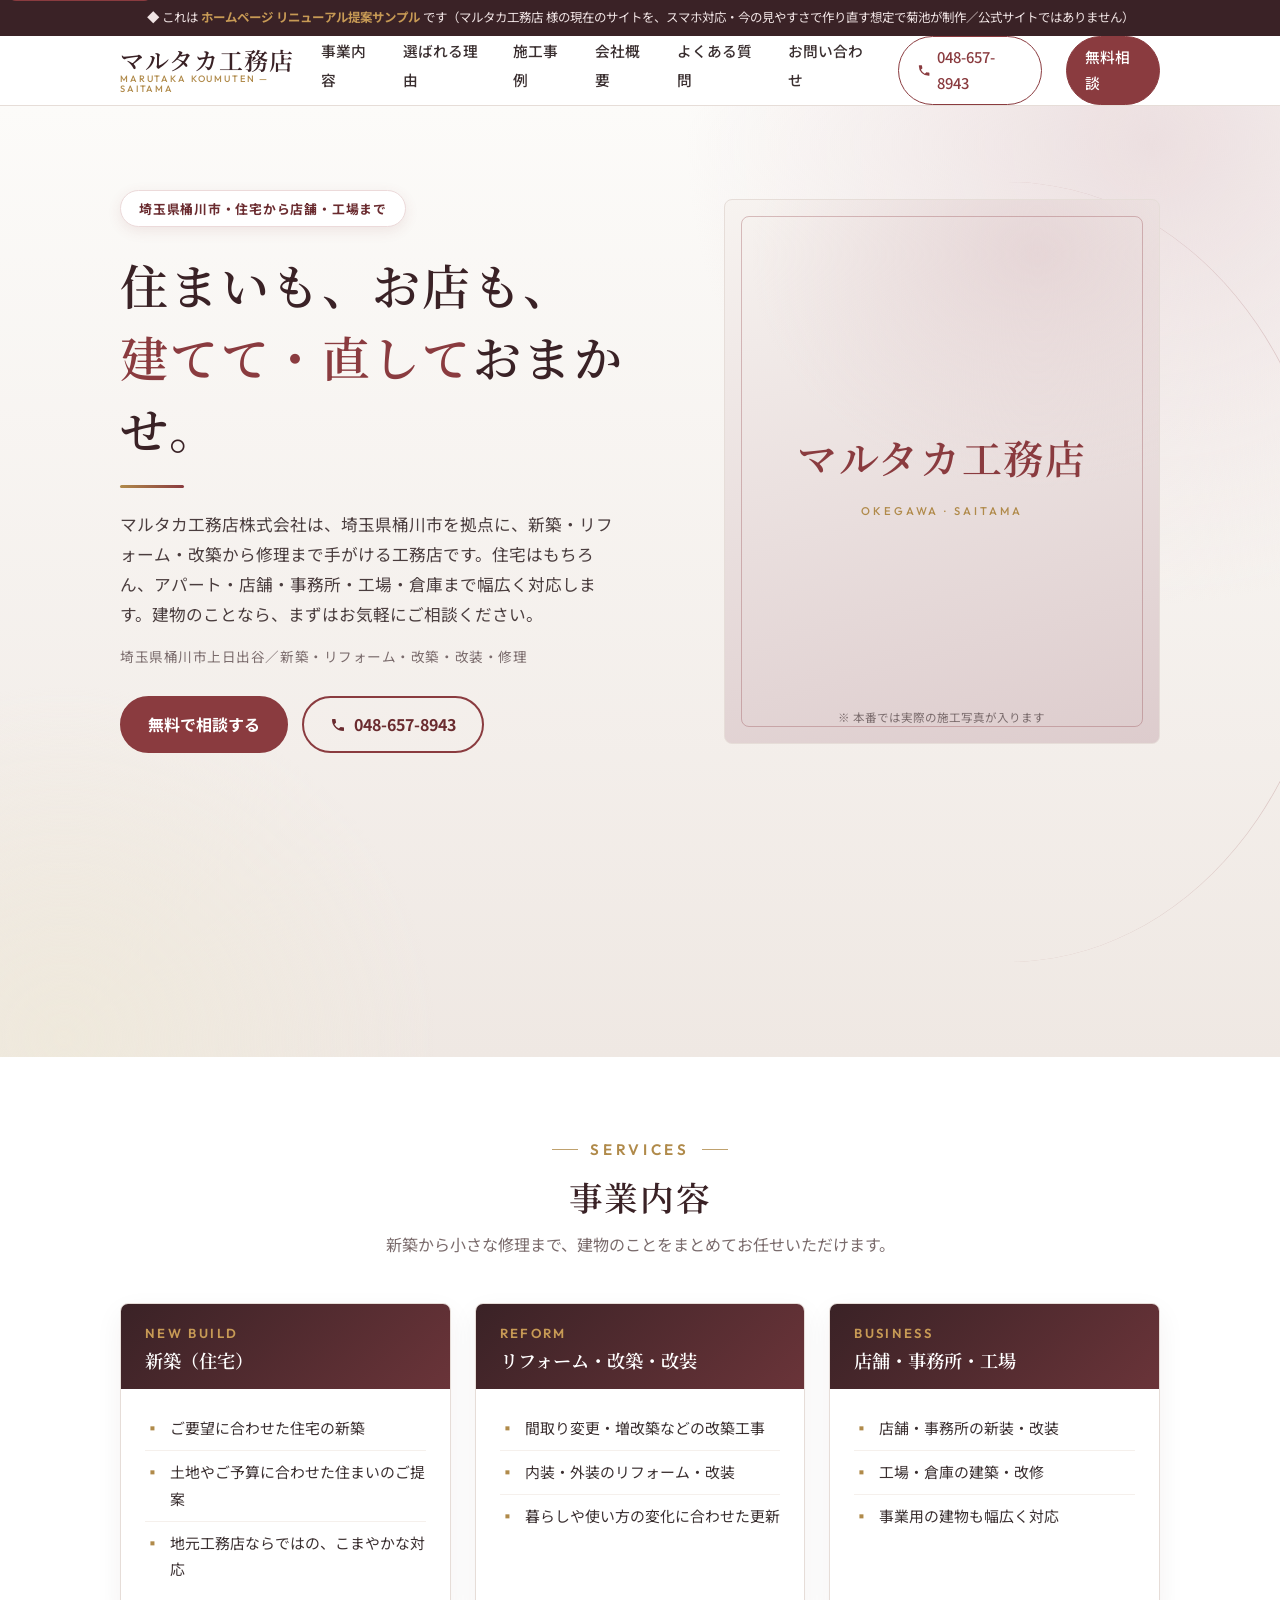
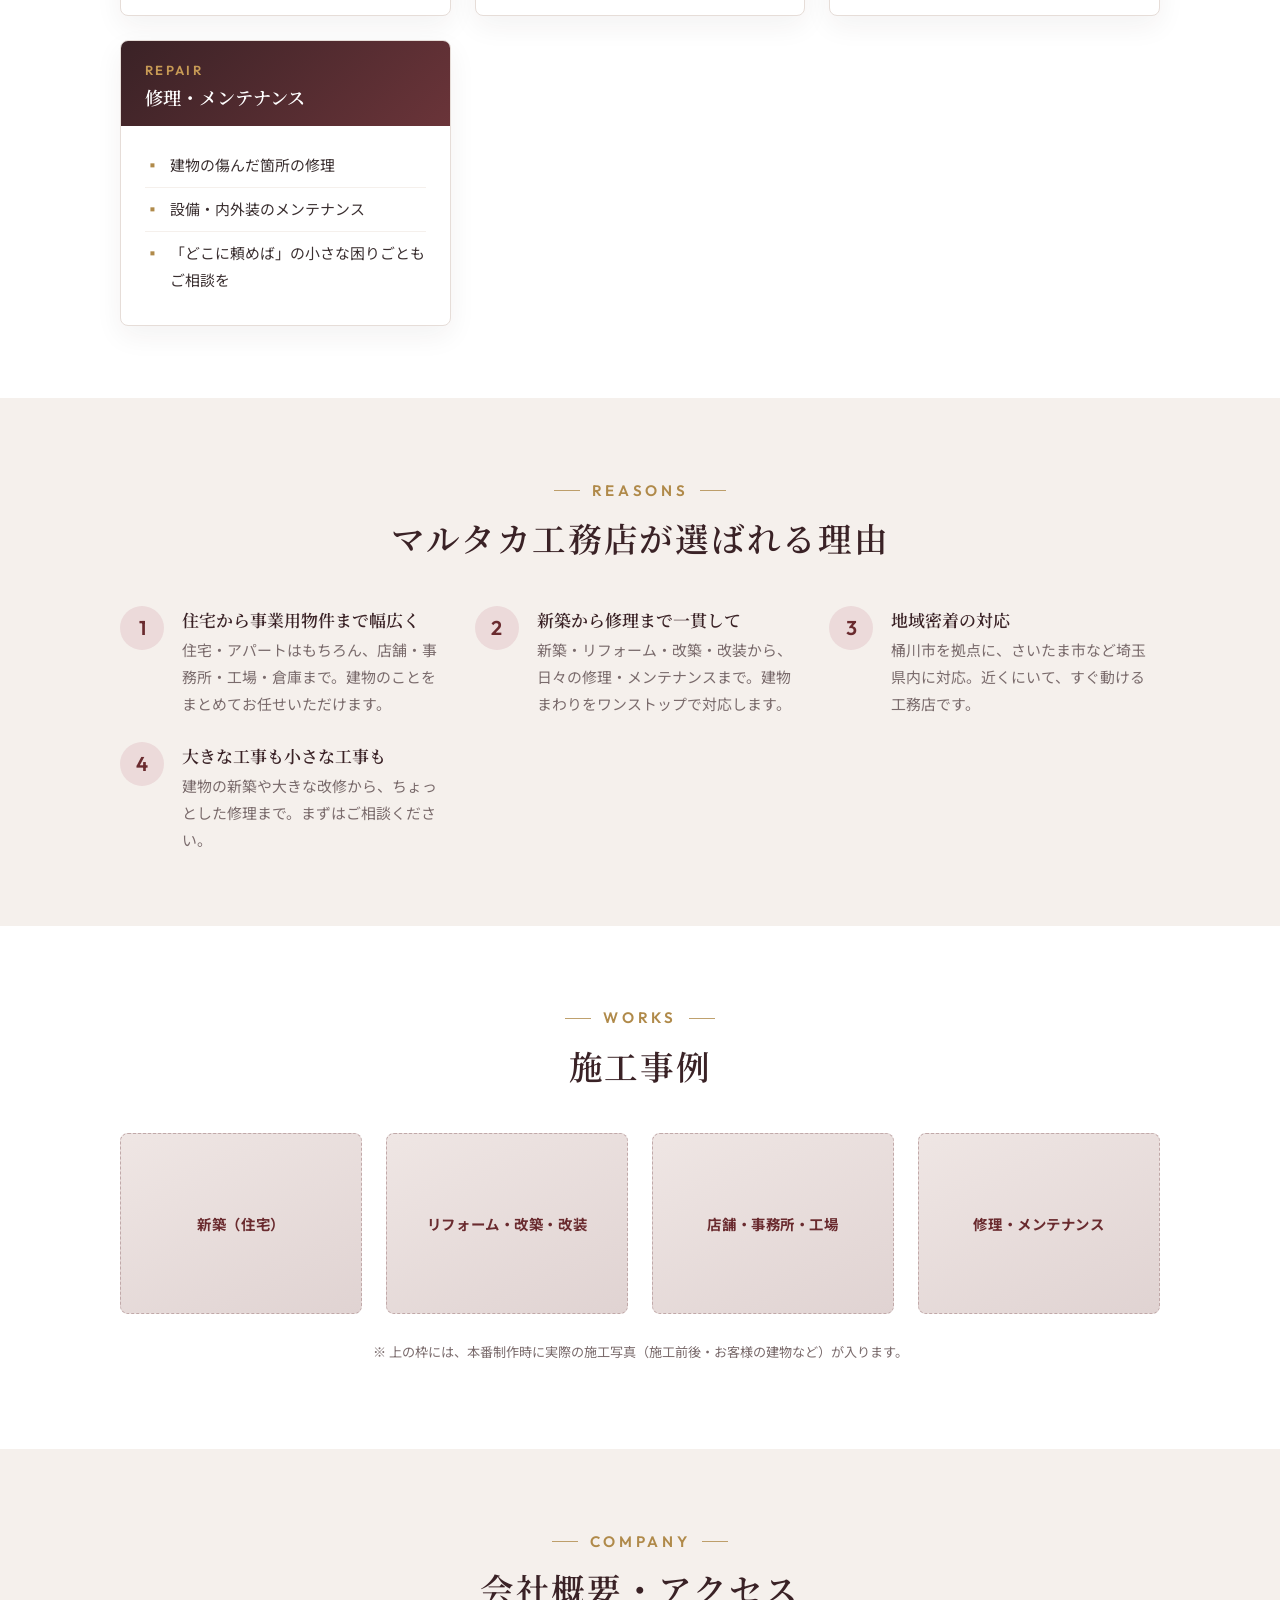
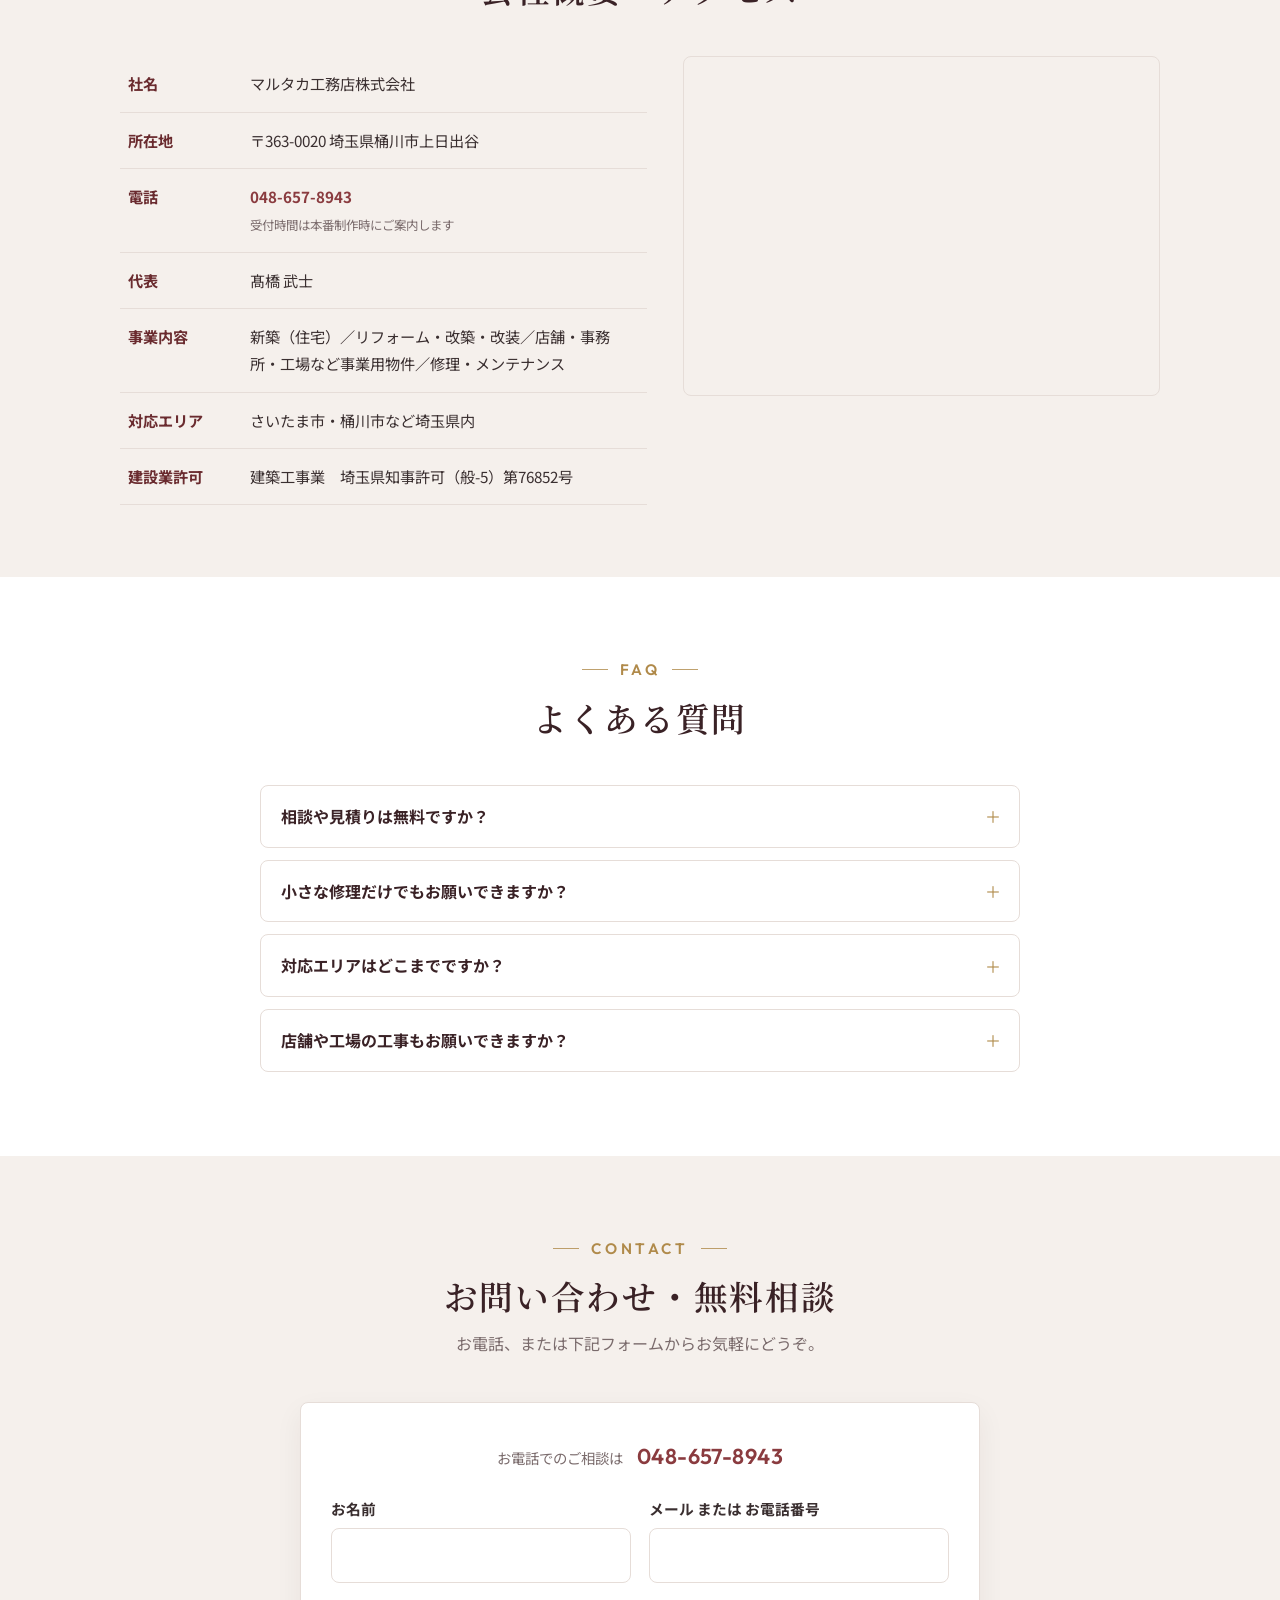
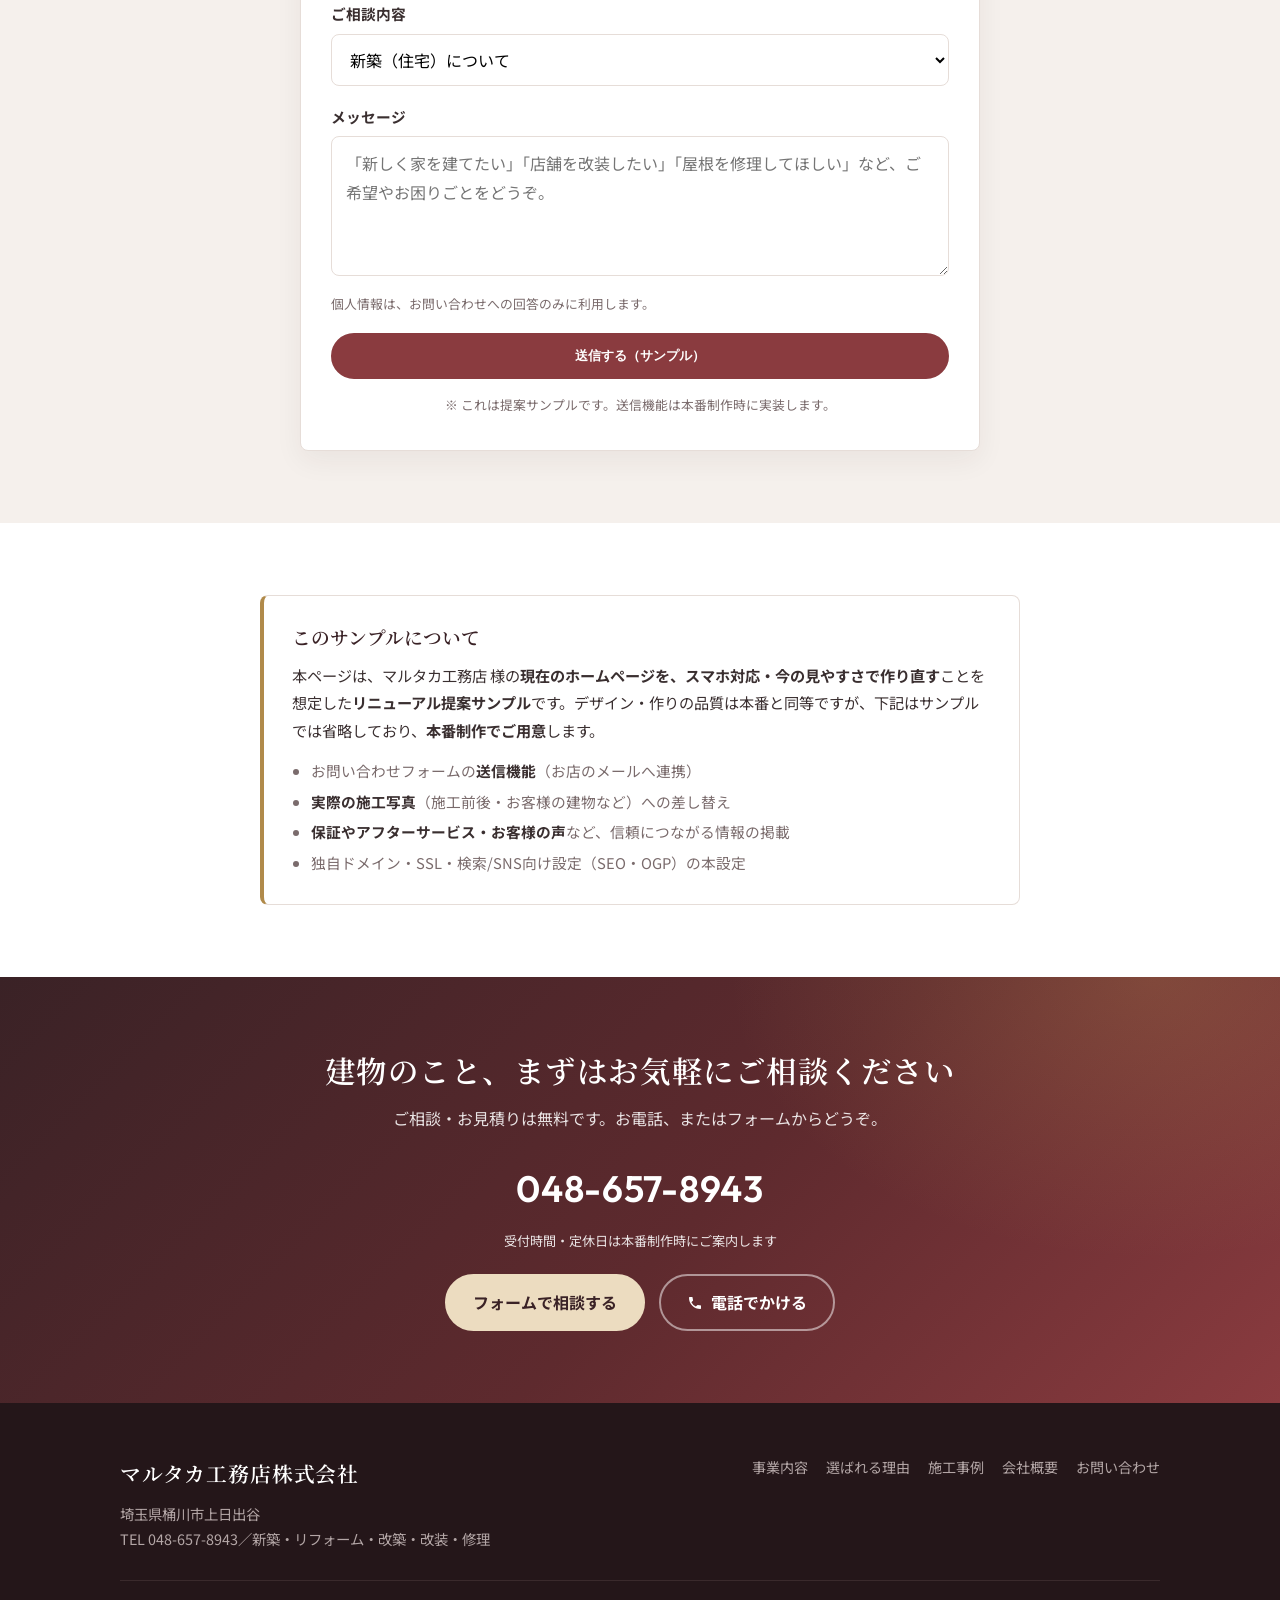
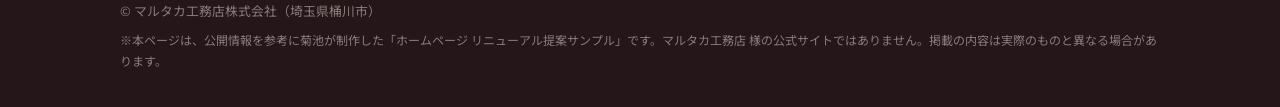
==== index.html @ fed64150 "marutaka koumuten renewal proposal sample LP Co-Authored-By: Claude Opus 4.8 <noreply@anthropic.com>" ====
<!DOCTYPE html>
<html lang="ja">
<head>
<meta charset="UTF-8">
<meta name="viewport" content="width=device-width, initial-scale=1.0">
<title>マルタカ工務店株式会社｜埼玉県桶川市の新築・リフォーム・改築 - ホームページ提案サンプル</title>
<meta name="description" content="埼玉県桶川市のマルタカ工務店。住宅の新築・リフォーム・改築から、店舗・事務所・工場まで幅広く対応。※これは現在のサイトのリニューアル提案サンプルです。">
<meta name="robots" content="noindex">
<meta property="og:type" content="website">
<meta property="og:title" content="マルタカ工務店株式会社｜埼玉県桶川市の新築・リフォーム・改築">
<meta property="og:description" content="埼玉県桶川市。住宅から店舗・事務所・工場まで、新築・リフォーム・改築・修理に対応。※ホームページ リニューアル提案サンプル">
<meta property="og:url" content="https://nkikuchisg-commits.github.io/marutaka-koumuten-lp/">
<meta property="og:image" content="https://nkikuchisg-commits.github.io/marutaka-koumuten-lp/og-image.png">
<meta property="og:image:width" content="1200">
<meta property="og:image:height" content="630">
<meta name="twitter:card" content="summary_large_image">
<meta name="twitter:image" content="https://nkikuchisg-commits.github.io/marutaka-koumuten-lp/og-image.png">

<!-- Google Analytics 4 ▼ 公開前に測定IDを差し替え（営業サンプルLPのアクセス＝相手がLPを開いたかの計測用） -->
<script async src="https://www.googletagmanager.com/gtag/js?id=G-XXXXXXXXXX"></script>
<script>
  window.dataLayer = window.dataLayer || [];
  function gtag(){dataLayer.push(arguments);}
  gtag('js', new Date());
  gtag('config', 'G-XXXXXXXXXX');
</script>
<!-- Google Analytics 4 ▲ -->

<link rel="preconnect" href="https://fonts.googleapis.com">
<link rel="preconnect" href="https://fonts.gstatic.com" crossorigin>
<link href="https://fonts.googleapis.com/css2?family=Noto+Serif+JP:wght@500;600;700&family=Outfit:wght@500;600&family=Noto+Sans+JP:wght@400;500;700&display=swap" rel="stylesheet">
<link rel="stylesheet" href="base.css">
<link rel="stylesheet" href="theme.css">
</head>
<body>

<svg width="0" height="0" style="position:absolute" aria-hidden="true">
  <symbol id="phone" viewBox="0 0 24 24"><path d="M6.6 10.8a15.9 15.9 0 0 0 6.6 6.6l2.2-2.2a1 1 0 0 1 1-.24 11.4 11.4 0 0 0 3.6.58 1 1 0 0 1 1 1V20a1 1 0 0 1-1 1A17 17 0 0 1 3 4a1 1 0 0 1 1-1h3.5a1 1 0 0 1 1 1 11.4 11.4 0 0 0 .58 3.6 1 1 0 0 1-.24 1l-2.24 2.2z"/></symbol>
</svg>

<a class="skip-link" href="#main">本文へスキップ</a>

<div class="sample-note">
  ◆ これは <b>ホームページ リニューアル提案サンプル</b> です（マルタカ工務店 様の現在のサイトを、スマホ対応・今の見やすさで作り直す想定で菊池が制作／公式サイトではありません）
</div>

<header class="site-header">
  <div class="container header-inner">
    <div class="brand">
      <span class="name">マルタカ工務店</span>
      <span class="sub">MARUTAKA KOUMUTEN — Saitama</span>
    </div>
    <nav id="site-nav" class="nav" aria-label="メインメニュー">
      <ul>
        <li><a href="#services">事業内容</a></li>
        <li><a href="#reasons">選ばれる理由</a></li>
        <li><a href="#works">施工事例</a></li>
        <li><a href="#company">会社概要</a></li>
        <li><a href="#faq">よくある質問</a></li>
        <li><a href="#contact">お問い合わせ</a></li>
        <li><a class="nav-cta nav-cta--sub" href="tel:0486578943"><svg aria-hidden="true"><use href="#phone"/></svg>048-657-8943</a></li>
        <li><a class="nav-cta" href="#contact">無料相談</a></li>
      </ul>
    </nav>
    <button class="menu-toggle" aria-controls="site-nav" aria-expanded="false" aria-label="メニューを開く">
      <span></span><span></span><span></span>
    </button>
  </div>
</header>

<main id="main">

  <!-- HERO -->
  <section class="hero">
    <div class="hero-wave" aria-hidden="true"></div>
    <div class="container">
      <div class="hero-grid">
        <div>
          <span class="hero-badge">埼玉県桶川市・住宅から店舗・工場まで</span>
          <h1>住まいも、お店も、<br><span class="accent">建てて・直して</span>おまかせ。</h1>
          <div class="rule"></div>
          <p class="lead">マルタカ工務店株式会社は、埼玉県桶川市を拠点に、新築・リフォーム・改築から修理まで手がける工務店です。住宅はもちろん、アパート・店舗・事務所・工場・倉庫まで幅広く対応します。建物のことなら、まずはお気軽にご相談ください。</p>
          <p class="meta">埼玉県桶川市上日出谷／新築・リフォーム・改築・改装・修理</p>
          <div class="hero-cta">
            <a class="btn" href="#contact">無料で相談する</a>
            <a class="btn btn--outline" href="tel:0486578943"><svg aria-hidden="true"><use href="#phone"/></svg>048-657-8943</a>
          </div>
        </div>
        <div class="hero-art reveal" role="img" aria-label="マルタカ工務店 イメージ（本番では実際の施工写真が入ります）">
          <div class="mark"><span class="bc">マルタカ工務店</span><small>Okegawa · Saitama</small></div>
          <div class="photo-note">※ 本番では実際の施工写真が入ります</div>
        </div>
      </div>
      <div class="stats reveal">
        <div><div class="n">住宅〜工場</div><div class="l">幅広い建物に対応</div></div>
        <div><div class="n">新築〜修理</div><div class="l">建物まわりをワンストップ</div></div>
        <div><div class="n">桶川・さいたま</div><div class="l">を中心に埼玉県内対応</div></div>
      </div>
    </div>
  </section>

  <!-- SERVICES -->
  <section class="section" id="services">
    <div class="container">
      <div class="sec-head center reveal">
        <span class="en">Services</span>
        <h2>事業内容</h2>
        <p>新築から小さな修理まで、建物のことをまとめてお任せいただけます。</p>
      </div>
      <div class="grid" style="--min:250px">
        <div class="m-card reveal">
          <div class="m-top"><span class="en">New Build</span><h3>新築（住宅）</h3></div>
          <div class="m-body">
            <ul>
              <li>ご要望に合わせた住宅の新築</li>
              <li>土地やご予算に合わせた住まいのご提案</li>
              <li>地元工務店ならではの、こまやかな対応</li>
            </ul>
          </div>
        </div>
        <div class="m-card reveal">
          <div class="m-top"><span class="en">Reform</span><h3>リフォーム・改築・改装</h3></div>
          <div class="m-body">
            <ul>
              <li>間取り変更・増改築などの改築工事</li>
              <li>内装・外装のリフォーム・改装</li>
              <li>暮らしや使い方の変化に合わせた更新</li>
            </ul>
          </div>
        </div>
        <div class="m-card reveal">
          <div class="m-top"><span class="en">Business</span><h3>店舗・事務所・工場</h3></div>
          <div class="m-body">
            <ul>
              <li>店舗・事務所の新装・改装</li>
              <li>工場・倉庫の建築・改修</li>
              <li>事業用の建物も幅広く対応</li>
            </ul>
          </div>
        </div>
        <div class="m-card reveal">
          <div class="m-top"><span class="en">Repair</span><h3>修理・メンテナンス</h3></div>
          <div class="m-body">
            <ul>
              <li>建物の傷んだ箇所の修理</li>
              <li>設備・内外装のメンテナンス</li>
              <li>「どこに頼めば」の小さな困りごともご相談を</li>
            </ul>
          </div>
        </div>
      </div>
    </div>
  </section>

  <!-- REASONS -->
  <section class="section section--alt" id="reasons">
    <div class="container">
      <div class="sec-head center reveal">
        <span class="en">Reasons</span>
        <h2>マルタカ工務店が選ばれる理由</h2>
      </div>
      <div class="grid" style="--min:300px">
        <div class="reason reveal"><div class="num">1</div><div><h3>住宅から事業用物件まで幅広く</h3><p>住宅・アパートはもちろん、店舗・事務所・工場・倉庫まで。建物のことをまとめてお任せいただけます。</p></div></div>
        <div class="reason reveal"><div class="num">2</div><div><h3>新築から修理まで一貫して</h3><p>新築・リフォーム・改築・改装から、日々の修理・メンテナンスまで。建物まわりをワンストップで対応します。</p></div></div>
        <div class="reason reveal"><div class="num">3</div><div><h3>地域密着の対応</h3><p>桶川市を拠点に、さいたま市など埼玉県内に対応。近くにいて、すぐ動ける工務店です。</p></div></div>
        <div class="reason reveal"><div class="num">4</div><div><h3>大きな工事も小さな工事も</h3><p>建物の新築や大きな改修から、ちょっとした修理まで。まずはご相談ください。</p></div></div>
      </div>
    </div>
  </section>

  <!-- WORKS -->
  <section class="section" id="works">
    <div class="container">
      <div class="sec-head center reveal">
        <span class="en">Works</span>
        <h2>施工事例</h2>
      </div>
      <div class="grid" style="--min:210px">
        <div class="gallery-tile reveal">新築（住宅）</div>
        <div class="gallery-tile reveal">リフォーム・改築・改装</div>
        <div class="gallery-tile reveal">店舗・事務所・工場</div>
        <div class="gallery-tile reveal">修理・メンテナンス</div>
      </div>
      <p class="gallery-note">※ 上の枠には、本番制作時に実際の施工写真（施工前後・お客様の建物など）が入ります。</p>
    </div>
  </section>

  <!-- COMPANY -->
  <section class="section section--alt" id="company">
    <div class="container">
      <div class="sec-head center reveal">
        <span class="en">Company</span>
        <h2>会社概要・アクセス</h2>
      </div>
      <div class="access-grid">
        <div class="reveal">
          <table class="info-table">
            <tbody>
              <tr><th>社名</th><td>マルタカ工務店株式会社</td></tr>
              <tr><th>所在地</th><td>〒363-0020 埼玉県桶川市上日出谷</td></tr>
              <tr><th>電話</th><td><a href="tel:0486578943">048-657-8943</a><br><span class="small-note">受付時間は本番制作時にご案内します</span></td></tr>
              <tr><th>代表</th><td>髙橋 武士</td></tr>
              <tr><th>事業内容</th><td>新築（住宅）／リフォーム・改築・改装／店舗・事務所・工場など事業用物件／修理・メンテナンス</td></tr>
              <tr><th>対応エリア</th><td>さいたま市・桶川市など埼玉県内</td></tr>
              <tr><th>建設業許可</th><td>建築工事業　埼玉県知事許可（般-5）第76852号</td></tr>
            </tbody>
          </table>
        </div>
        <div class="reveal">
          <iframe class="map-frame" loading="lazy" referrerpolicy="no-referrer-when-downgrade"
            src="https://maps.google.com/maps?q=%E5%9F%BC%E7%8E%89%E7%9C%8C%E6%A1%B6%E5%B7%9D%E5%B8%82%E4%B8%8A%E6%97%A5%E5%87%BA%E8%B0%B7&output=embed"
            title="埼玉県桶川市上日出谷 周辺の地図"></iframe>
        </div>
      </div>
    </div>
  </section>

  <!-- FAQ -->
  <section class="section" id="faq">
    <div class="container">
      <div class="sec-head center reveal">
        <span class="en">FAQ</span>
        <h2>よくある質問</h2>
      </div>
      <div class="faq reveal">
        <details class="faq-item">
          <summary>相談や見積りは無料ですか？</summary>
          <div class="a"><b>ご相談・お見積りは無料でお受けします。</b>「まだ具体的に決まっていない」という段階でも大丈夫です。ご希望やお困りごとをお聞かせください。</div>
        </details>
        <details class="faq-item">
          <summary>小さな修理だけでもお願いできますか？</summary>
          <div class="a"><b>もちろん対応いたします。</b>建物の小さな修理・メンテナンスから承ります。「どこに頼めばいいか分からない」という内容もお気軽にご相談ください。</div>
        </details>
        <details class="faq-item">
          <summary>対応エリアはどこまでですか？</summary>
          <div class="a"><b>桶川市を拠点に、さいたま市など埼玉県内で対応しています。</b>エリアのご確認もお電話・フォームで承ります。</div>
        </details>
        <details class="faq-item">
          <summary>店舗や工場の工事もお願いできますか？</summary>
          <div class="a"><b>対応しています。</b>住宅だけでなく、店舗・事務所・工場・倉庫など事業用の建物も、新築・改装・改修まで幅広くお任せいただけます。</div>
        </details>
      </div>
    </div>
  </section>

  <!-- CONTACT -->
  <section class="section section--alt" id="contact">
    <div class="container">
      <div class="sec-head center reveal">
        <span class="en">Contact</span>
        <h2>お問い合わせ・無料相談</h2>
        <p>お電話、または下記フォームからお気軽にどうぞ。</p>
      </div>
      <div class="form-wrap reveal">
        <p class="form-tel">お電話でのご相談は　<a href="tel:0486578943">048-657-8943</a></p>
        <p id="form-msg" class="form-msg" role="status" tabindex="-1" hidden>ありがとうございます。これは提案サンプルのため送信は行われません（本番では入力内容がお店に届くよう実装します）。</p>
        <form id="contact-form" novalidate>
          <div class="form-row">
            <div class="field">
              <label for="cf-name">お名前</label>
              <input id="cf-name" name="name" type="text" autocomplete="name" required>
            </div>
            <div class="field">
              <label for="cf-contact">メール または お電話番号</label>
              <input id="cf-contact" name="contact" type="text" autocomplete="email" required>
            </div>
          </div>
          <div class="field">
            <label for="cf-menu">ご相談内容</label>
            <select id="cf-menu" name="menu">
              <option>新築（住宅）について</option>
              <option>リフォーム・改築・改装について</option>
              <option>店舗・事務所・工場など事業用物件について</option>
              <option>修理・メンテナンスについて</option>
              <option>お見積り・費用について</option>
              <option>その他</option>
            </select>
          </div>
          <div class="field">
            <label for="cf-msg">メッセージ</label>
            <textarea id="cf-msg" name="message" placeholder="「新しく家を建てたい」「店舗を改装したい」「屋根を修理してほしい」など、ご希望やお困りごとをどうぞ。"></textarea>
            <p class="form-hint">個人情報は、お問い合わせへの回答のみに利用します。</p>
          </div>
          <button class="btn" type="submit" style="width:100%">送信する（サンプル）</button>
          <p class="form-note">※ これは提案サンプルです。送信機能は本番制作時に実装します。</p>
        </form>
      </div>
    </div>
  </section>

  <!-- このサンプルについて -->
  <section class="section" id="about-sample">
    <div class="container">
      <div class="prod-note reveal">
        <h3>このサンプルについて</h3>
        <p class="lead">本ページは、マルタカ工務店 様の<b>現在のホームページを、スマホ対応・今の見やすさで作り直す</b>ことを想定した<b>リニューアル提案サンプル</b>です。デザイン・作りの品質は本番と同等ですが、下記はサンプルでは省略しており、<b>本番制作でご用意</b>します。</p>
        <ul>
          <li>お問い合わせフォームの<b>送信機能</b>（お店のメールへ連携）</li>
          <li><b>実際の施工写真</b>（施工前後・お客様の建物など）への差し替え</li>
          <li><b>保証やアフターサービス・お客様の声</b>など、信頼につながる情報の掲載</li>
          <li>独自ドメイン・SSL・検索/SNS向け設定（SEO・OGP）の本設定</li>
        </ul>
      </div>
    </div>
  </section>

  <!-- CTA -->
  <section class="section cta-band">
    <div class="container">
      <h2>建物のこと、まずはお気軽にご相談ください</h2>
      <p>ご相談・お見積りは無料です。お電話、またはフォームからどうぞ。</p>
      <a class="tel-big" href="tel:0486578943">048-657-8943</a>
      <p style="font-size:.82rem;margin:0 0 22px">受付時間・定休日は本番制作時にご案内します</p>
      <div class="cta-actions">
        <a class="btn" href="#contact">フォームで相談する</a>
        <a class="btn btn--ghost" href="tel:0486578943"><svg aria-hidden="true"><use href="#phone"/></svg>電話でかける</a>
      </div>
    </div>
  </section>

</main>

<footer>
  <div class="container">
    <div class="foot-top">
      <div>
        <div class="name">マルタカ工務店株式会社</div>
        <div>埼玉県桶川市上日出谷<br>TEL 048-657-8943／新築・リフォーム・改築・改装・修理</div>
      </div>
      <div class="foot-links">
        <a href="#services">事業内容</a>
        <a href="#reasons">選ばれる理由</a>
        <a href="#works">施工事例</a>
        <a href="#company">会社概要</a>
        <a href="#contact">お問い合わせ</a>
      </div>
    </div>
    <div class="foot-bottom">
      © マルタカ工務店株式会社（埼玉県桶川市）
      <div class="disc">※本ページは、公開情報を参考に菊池が制作した「ホームページ リニューアル提案サンプル」です。マルタカ工務店 様の公式サイトではありません。掲載の内容は実際のものと異なる場合があります。</div>
    </div>
  </div>
</footer>

<script src="app.js"></script>
</body>
</html>
---- base.css ----
/* =============================================================
   base.css  —  品質スカフォールド（デザイン中立）
   -------------------------------------------------------------
   これは「見た目」ではなく「作りの丁寧さ（品質の下限）」を共有する土台。
   ・色やレイアウトはここでは決めない → 各プロジェクトで毎回設計する
   ・ここに入っているのは：リセット / 色トークンの空枠 / アクセシビリティ /
     コンテナ / レスポンシブ・グリッドの仕組み / フォームの作り込み だけ
   使い方：このファイルを読み込み、下の「1. 色トークン」を毎回埋めてから、
           プロジェクト専用の theme.css（カード・ヒーロー等の見た目）を別に書く。
   ============================================================= */

/* ===== 1. 色トークン（★毎回ここだけ変える。今は無彩色のプレースホルダ） ===== */
:root {
  /* ブランド色（TODO: このプロジェクトの色に変更する） */
  --brand:        #444;      /* 主役の色（ボタン・見出し等） */
  --brand-dark:   #222;      /* hover・濃いめ */
  --brand-light:  #eee;      /* 淡い背景・フォーカスの輪郭 */
  --accent-bg:    #f6f6f6;   /* 交互セクションの背景 */

  /* 文字・罫線（通常はこのままでOK） */
  --text:  #232323;
  --muted: #6b6b6b;
  --line:  #e3e3df;
  --white: #fff;

  /* レイアウト・共通値 */
  --max:     1080px;   /* コンテンツ最大幅 */
  --gap:     24px;     /* 標準の余白 */
  --radius:  8px;      /* 角丸 */
  --tap:     44px;     /* 指で押せる最小サイズ（アクセシビリティ） */
  --font:    "Noto Sans JP", system-ui, sans-serif;
}

/* ===== 2. リセット・土台 ===== */
* { box-sizing: border-box; }
html { -webkit-text-size-adjust: 100%; }
body {
  margin: 0;
  font-family: var(--font);
  color: var(--text);
  line-height: 1.8;
  background: var(--white);
}
img, svg, video { max-width: 100%; height: auto; display: block; }
a { color: var(--brand-dark); text-decoration: none; }
a:hover { text-decoration: underline; }
h1, h2, h3 { line-height: 1.4; }

/* ===== 3. アクセシビリティ（“ちゃんと作った感”が出る所） ===== */
/* キーボード操作時だけ見えるフォーカスの輪郭 */
:focus-visible { outline: 3px solid var(--brand); outline-offset: 2px; }
/* 画面には出さず読み上げ用に残す（skipリンク等） */
.visually-hidden {
  position: absolute; width: 1px; height: 1px; overflow: hidden;
  clip: rect(0 0 0 0); white-space: nowrap;
}
/* 本文へ飛ぶスキップリンク（Tabで最初に出る） */
.skip-link {
  position: absolute; left: 8px; top: -48px; z-index: 200;
  background: var(--brand); color: #fff; padding: 10px 16px; border-radius: var(--radius);
  transition: top .2s;
}
.skip-link:focus { top: 8px; text-decoration: none; }
/* 動きを減らす設定の人にはアニメを止める */
@media (prefers-reduced-motion: reduce) {
  * { animation: none !important; transition: none !important; scroll-behavior: auto !important; }
}

/* ===== 4. レイアウト部品（見た目ではなく“仕組み”） ===== */
.container { width: 100%; max-width: var(--max); margin: 0 auto; padding: 0 20px; }
.section  { padding: 72px 0; }
.section--alt { background: var(--accent-bg); }

/* 自動で列が折り返すグリッド（ブレイクポイント不要でスマホでも崩れない）
   1枚の最小幅を --min で調整（既定 280px）。狭くなると自動で1列になる。 */
.grid {
  display: grid;
  gap: var(--gap);
  grid-template-columns: repeat(auto-fit, minmax(min(100%, var(--min, 280px)), 1fr));
}

/* ===== 5. ボタン（色はトークン任せ・最低限の押しやすさだけ担保） ===== */
.btn {
  display: inline-flex; align-items: center; justify-content: center;
  min-height: var(--tap); padding: 12px 26px;
  border-radius: var(--radius); font-weight: 700;
  background: var(--brand); color: #fff; border: 2px solid var(--brand);
  cursor: pointer; transition: background .2s, color .2s;
}
.btn:hover { background: var(--brand-dark); border-color: var(--brand-dark); text-decoration: none; color: #fff; }
.btn--outline { background: transparent; color: var(--brand-dark); }
.btn--outline:hover { background: var(--brand); color: #fff; }

/* ===== 6. フォーム（入力の作り込み＝フォーカスリング・押しやすさ） ===== */
label { display: block; font-weight: 700; margin-bottom: 6px; }
input, textarea, select {
  width: 100%; min-height: var(--tap); padding: 12px 14px;
  border: 1px solid var(--line); border-radius: var(--radius);
  font: inherit; background: #fff;
}
textarea { min-height: 140px; }
input:focus, textarea:focus, select:focus {
  outline: none; border-color: var(--brand);
  box-shadow: 0 0 0 3px var(--brand-light);   /* ブランド色の淡い輪郭 */
}

/* ===== 7. ヘッダー＋ハンバーガー（“実際に動く”ナビの仕組み） ===== */
/* 見た目は最小限。色はトークン。開閉の動作は app.js が担当。 */
.site-header {
  position: sticky; top: 0; z-index: 100;
  background: rgba(255,255,255,.96); backdrop-filter: blur(4px);
  border-bottom: 1px solid var(--line);
}
.header-inner { display: flex; align-items: center; justify-content: space-between; min-height: 64px; }
.nav ul { list-style: none; display: flex; gap: 24px; margin: 0; padding: 0; }
.nav a { color: var(--text); font-weight: 500; }

.menu-toggle {
  display: none; width: var(--tap); height: var(--tap);
  background: none; border: 0; padding: 10px; cursor: pointer;
}
.menu-toggle span { display: block; height: 2px; background: var(--text); margin: 5px 0; transition: .3s; }
.menu-toggle[aria-expanded="true"] span:nth-child(1) { transform: translateY(7px) rotate(45deg); }
.menu-toggle[aria-expanded="true"] span:nth-child(2) { opacity: 0; }
.menu-toggle[aria-expanded="true"] span:nth-child(3) { transform: translateY(-7px) rotate(-45deg); }

@media (max-width: 1024px) {
  .menu-toggle { display: block; }
  .nav {
    position: absolute; top: 100%; left: 0; right: 0;
    background: #fff; border-bottom: 1px solid var(--line);
    max-height: 0; overflow: hidden; transition: max-height .3s;
  }
  .nav.is-open { max-height: 80vh; overflow-y: auto; }
  .nav ul { flex-direction: column; gap: 0; }
  .nav li + li { border-top: 1px solid var(--line); }
  .nav a { display: block; padding: 16px 20px; }
}
---- theme.css ----
/* =============================================================
   theme.css — マルタカ工務店株式会社 専用デザイン
   方向：信頼・堅実・幅広い対応（住宅から店舗・工場まで手がける工務店）
   配色：バーガンディ臙脂（ボタン・主役） × 真鍮金茶（差し色） × 生成りアイボリー
   フォント：Noto Serif JP（信頼感のある明朝）× Outfit（英字）
   ============================================================= */

:root {
  --brand:       #8a3b3f;   /* バーガンディ臙脂（ボタン・主役／白地で可読） */
  --brand-dark:  #6a2b2f;   /* hover・濃いめ */
  --brand-light: #ecdada;   /* 淡いローズ（フォーカス輪郭・淡背景） */
  --accent-bg:   #f5f0ec;   /* 交互セクションの背景（生成り） */
  --copper:      #b08a4a;   /* 差し色（真鍮金茶／EN小見出し） */
  --ink:         #3a2226;   /* 見出しの濃色（臙脂墨） */
  --text:        #3a2f30;
  --muted:       #7a6b6c;
  --line:        #e6ddd8;
  --radius:      8px;
  --font:        "Noto Sans JP", system-ui, sans-serif;
  --font-head:   "Noto Serif JP", serif;
  --font-en:     "Outfit", sans-serif;
}

::selection { background: var(--brand-light); }

.sample-note { background: var(--ink); color: #f0e4e4; font-size: .78rem; text-align: center; padding: 8px 14px; line-height: 1.6; }
.sample-note b { color: #c79a55; }

.brand { display: flex; flex-direction: column; line-height: 1.14; }
.brand .name { font-family: var(--font-head); font-size: 1.5rem; letter-spacing: .04em; color: var(--ink); font-weight: 600; }
.brand .sub { font-family: var(--font-en); font-size: .58rem; letter-spacing: .2em; text-transform: uppercase; color: var(--copper); font-weight: 500; }
.nav a { font-size: .92rem; }
.nav-cta { display: inline-flex; align-items: center; gap: 6px; background: var(--brand); color: #fff !important; border: 1.5px solid var(--brand); padding: 7px 18px; border-radius: 999px; font-weight: 700; }
.nav-cta:hover { background: var(--brand-dark); border-color: var(--brand-dark); text-decoration: none; }
.nav-cta svg { width: 15px; height: 15px; fill: currentColor; }
.nav-cta--sub { background: #fff; color: var(--brand) !important; }
.nav-cta--sub:hover { background: var(--brand-light); border-color: var(--brand); color: var(--brand-dark) !important; }
@media (max-width: 1024px) { .nav-cta { background: none; border: 0; border-radius: 0; padding: 16px 20px; justify-content: flex-start; color: var(--brand) !important; } .nav-cta--sub { background: none; } }

.sec-head { margin-bottom: 44px; }
.sec-head.center { text-align: center; }
.sec-head .en { display: block; font-family: var(--font-en); font-weight: 600; letter-spacing: .24em; text-transform: uppercase; font-size: .95rem; color: var(--copper); margin-bottom: 10px; }
.sec-head.center .en { display: inline-flex; align-items: center; gap: 12px; }
.sec-head.center .en::before, .sec-head.center .en::after { content: ""; display: inline-block; width: 26px; height: 1px; background: var(--copper); opacity: .8; }
.sec-head h2 { font-family: var(--font-head); font-size: clamp(1.5rem, 4vw, 2.1rem); font-weight: 600; margin: 0 0 10px; letter-spacing: .05em; color: var(--ink); }
.sec-head p { color: var(--muted); margin: 0; }
.small-note { font-size: .78rem; color: var(--muted); }

.hero { position: relative; overflow: hidden; background: #fcfbf9; }
.hero-wave { position: absolute; inset: 0; pointer-events: none; background: radial-gradient(66% 88% at 90% 4%, #ecdfe0 0%, transparent 55%), radial-gradient(58% 74% at 5% 98%, #efe9dc 0%, transparent 50%), linear-gradient(180deg, #fcfbf9 0%, #efe8e3 100%); }
.hero-wave::after { content: ""; position: absolute; right: -4%; top: 8%; width: 42%; height: 82%; border-right: 1.5px solid rgba(138,59,63,.22); border-radius: 0 60% 60% 0 / 0 50% 50% 0; }
.hero-grid { position: relative; display: grid; grid-template-columns: 1.12fr .88fr; gap: 48px; align-items: center; padding: 84px 0 78px; }
.hero-badge { display: inline-block; background: #fff; color: var(--brand-dark); border: 1px solid var(--brand-light); border-radius: 999px; padding: 6px 18px; font-size: .8rem; font-weight: 700; letter-spacing: .06em; margin-bottom: 22px; box-shadow: 0 4px 14px rgba(138,59,63,.1); }
.hero h1 { font-family: var(--font-head); font-weight: 600; font-size: clamp(2rem, 5.4vw, 3rem); letter-spacing: .05em; line-height: 1.5; margin: 0 0 20px; color: var(--ink); }
.hero h1 .accent { color: var(--brand); }
.rule { width: 64px; height: 3px; border-radius: 3px; background: linear-gradient(90deg, var(--copper), var(--brand)); margin: 0 0 22px; }
.hero .lead { font-size: 1.04rem; color: #4a3d3e; margin: 0 0 14px; max-width: 30em; }
.hero .meta { font-size: .85rem; color: var(--muted); letter-spacing: .04em; margin: 0 0 28px; }
.hero-cta { display: flex; flex-wrap: wrap; gap: 14px; }
.btn { border-radius: 999px; }
.btn svg { width: 16px; height: 16px; fill: currentColor; margin-right: 8px; flex: none; }

.hero-art { position: relative; aspect-ratio: 4 / 5; border-radius: 8px; background: radial-gradient(120% 78% at 72% 10%, #e6d6d7 0%, transparent 55%), linear-gradient(165deg, #f7f3f0 0%, #ddcccd 100%); border: 1px solid var(--line); display: grid; place-items: center; }
.hero-art::before { content: ""; position: absolute; inset: 16px; border-radius: inherit; border: 1px solid rgba(138,59,63,.3); }
.hero-art .mark { text-align: center; position: relative; }
.hero-art .bc { display: block; font-family: var(--font-head); font-weight: 600; font-size: clamp(1.7rem, 4.4vw, 2.5rem); letter-spacing: .04em; color: var(--brand); }
.hero-art small { display: block; margin-top: 8px; font-family: var(--font-en); font-weight: 500; letter-spacing: .26em; text-transform: uppercase; color: var(--copper); font-size: .7rem; }
.hero-art .photo-note { position: absolute; left: 0; right: 0; bottom: 16px; text-align: center; font-size: .72rem; color: var(--muted); }
@media (max-width: 860px) { .hero-grid { grid-template-columns: 1fr; gap: 34px; padding: 52px 0 58px; } .hero-art { max-width: 360px; margin: 0 auto; width: 100%; aspect-ratio: 4 / 3; } .hero-wave::after { display: none; } }

/* 実績バッジ帯（ヒーロー下） */
.stats { display: grid; grid-template-columns: repeat(3, 1fr); gap: 0; border: 1px solid var(--line); border-radius: var(--radius); overflow: hidden; background: #fff; margin-top: 8px; }
.stats div { padding: 22px 16px; text-align: center; }
.stats div + div { border-left: 1px solid var(--line); }
.stats .n { font-family: var(--font-en); font-weight: 600; font-size: clamp(1.5rem, 3.4vw, 2.05rem); color: var(--brand); letter-spacing: .02em; }
.stats .l { font-size: .8rem; color: var(--muted); margin-top: 2px; }
@media (max-width: 560px) { .stats { grid-template-columns: 1fr; } .stats div + div { border-left: 0; border-top: 1px solid var(--line); } }

.concept-lead { max-width: 40em; margin: 0 auto 46px; text-align: center; color: #4a3d3e; }
.point { background: #fff; border: 1px solid var(--line); border-top: 3px solid var(--copper); border-radius: var(--radius); padding: 28px 26px; box-shadow: 0 10px 28px rgba(58,34,38,.06); transition: transform .25s, box-shadow .25s; }
.point:hover { transform: translateY(-4px); box-shadow: 0 16px 38px rgba(58,34,38,.12); }
.point .no { font-family: var(--font-en); font-weight: 600; color: var(--copper); letter-spacing: .06em; font-size: 1.15rem; }
.point h3 { font-family: var(--font-head); font-weight: 600; font-size: 1.14rem; margin: 8px 0 8px; color: var(--ink); }
.point p { color: var(--muted); margin: 0; font-size: .94rem; }

.m-card { background: #fff; border: 1px solid var(--line); border-radius: var(--radius); overflow: hidden; box-shadow: 0 10px 28px rgba(58,34,38,.06); transition: transform .25s, box-shadow .25s; display: flex; flex-direction: column; }
.m-card:hover { transform: translateY(-4px); box-shadow: 0 16px 40px rgba(58,34,38,.13); }
.m-top { background: linear-gradient(135deg, var(--ink) 0%, #6a3439 100%); color: #fff; padding: 18px 24px 16px; }
.m-top .en { font-family: var(--font-en); font-weight: 600; letter-spacing: .18em; text-transform: uppercase; font-size: .82rem; color: #c79a55; display: block; margin-bottom: 2px; }
.m-top h3 { margin: 0; font-size: 1.14rem; font-family: var(--font-head); font-weight: 600; }
.m-body { padding: 18px 24px 24px; }
.m-body ul { list-style: none; margin: 0; padding: 0; }
.m-body li { display: flex; gap: 10px; align-items: flex-start; padding: 8px 0; border-bottom: 1px solid var(--accent-bg); font-size: .93rem; color: var(--text); }
.m-body li::before { content: "▪"; color: var(--copper); flex: none; }
.m-body li:last-child { border-bottom: 0; }

.reason { display: flex; gap: 18px; align-items: flex-start; }
.reason .num { flex: none; width: 44px; height: 44px; border-radius: 50%; background: var(--brand-light); color: var(--brand-dark); font-family: var(--font-en); font-size: 1.25rem; font-weight: 600; display: grid; place-items: center; }
.reason h3 { margin: 2px 0 6px; font-size: 1.06rem; font-family: var(--font-head); font-weight: 600; color: var(--ink); }
.reason p { margin: 0; color: var(--muted); font-size: .93rem; }

.gallery-tile { aspect-ratio: 4 / 3; border-radius: var(--radius); border: 1px dashed #c1a9a9; background: linear-gradient(155deg, #efe6e4 0%, #e0d3d2 100%); display: grid; place-items: center; text-align: center; padding: 10px; color: var(--brand-dark); font-size: .9rem; font-weight: 700; letter-spacing: .04em; }
.gallery-note { text-align: center; color: var(--muted); font-size: .82rem; margin-top: 26px; }

.access-grid { display: grid; grid-template-columns: 1.05fr .95fr; gap: 36px; align-items: start; }
.info-table { width: 100%; border-collapse: collapse; }
.info-table th, .info-table td { text-align: left; padding: 14px 8px; border-bottom: 1px solid var(--line); vertical-align: top; font-size: .95rem; }
.info-table th { width: 8em; color: var(--brand-dark); font-weight: 700; }
.info-table a { color: var(--brand); font-weight: 700; }
.map-frame { width: 100%; height: 340px; border: 1px solid var(--line); border-radius: var(--radius); }
@media (max-width: 820px) { .access-grid { grid-template-columns: 1fr; } .info-table th { width: 7em; } }

.faq { max-width: 760px; margin: 0 auto; }
.faq-item { background: #fff; border: 1px solid var(--line); border-radius: var(--radius); margin-bottom: 12px; }
.faq-item summary { cursor: pointer; list-style: none; position: relative; padding: 16px 48px 16px 20px; font-weight: 700; color: var(--ink); }
.faq-item summary::-webkit-details-marker { display: none; }
.faq-item summary::after { content: "＋"; position: absolute; right: 18px; top: 50%; transform: translateY(-50%); color: var(--copper); font-weight: 400; }
.faq-item[open] summary::after { content: "－"; }
.faq-item .a { padding: 0 20px 18px; color: var(--muted); font-size: .95rem; }
.faq-item .a b { color: var(--brand-dark); }

.form-wrap { max-width: 680px; margin: 0 auto; background: #fff; border: 1px solid var(--line); border-radius: var(--radius); padding: 34px 30px; box-shadow: 0 10px 28px rgba(58,34,38,.06); }
.form-row { display: grid; grid-template-columns: 1fr 1fr; gap: 18px; }
.field { margin-bottom: 18px; }
.field label { font-size: .92rem; }
.form-hint { color: var(--muted); font-size: .8rem; margin: 8px 0 0; }
.form-note { text-align: center; color: var(--muted); font-size: .8rem; margin: 14px 0 0; }
.form-msg { background: var(--brand-light); border: 1px solid var(--brand); color: var(--brand-dark); border-radius: var(--radius); padding: 14px 16px; margin: 0 0 18px; font-size: .95rem; }
.form-tel { text-align: center; margin: 0 0 20px; color: var(--muted); font-size: .9rem; }
.form-tel a { font-family: var(--font-en); font-weight: 600; font-size: 1.35rem; color: var(--brand); letter-spacing: .02em; }
@media (max-width: 640px) { .form-row { grid-template-columns: 1fr; gap: 0; } .form-wrap { padding: 26px 18px; } }

.prod-note { max-width: 760px; margin: 0 auto; border: 1px solid var(--line); border-left: 4px solid var(--copper); border-radius: var(--radius); padding: 28px 28px 24px; background: #fff; }
.prod-note h3 { margin: 0 0 12px; font-family: var(--font-head); font-weight: 600; color: var(--ink); }
.prod-note .lead { margin: 0 0 14px; font-size: .95rem; }
.prod-note ul { margin: 0; padding-left: 1.3em; color: var(--muted); font-size: .92rem; }
.prod-note li { margin: 4px 0; }
.prod-note b { color: var(--text); }

.cta-band { background: linear-gradient(135deg, var(--ink) 0%, #5e2a2e 55%, #8a3b3f 100%); color: #fff; text-align: center; position: relative; overflow: hidden; }
.cta-band::before { content: ""; position: absolute; inset: 0; pointer-events: none; background: radial-gradient(60% 120% at 90% 0%, rgba(199,154,85,.24) 0%, transparent 55%); }
.cta-band > * { position: relative; }
.cta-band h2 { font-family: var(--font-head); font-weight: 600; font-size: clamp(1.4rem, 4vw, 1.9rem); letter-spacing: .05em; margin: 0 0 12px; }
.cta-band p { color: rgba(255,255,255,.87); margin: 0 0 24px; }
.cta-band .tel-big { display: block; font-family: var(--font-en); font-weight: 600; font-size: clamp(1.7rem, 5vw, 2.3rem); color: #fff; letter-spacing: .02em; margin: 0 0 6px; }
.cta-band .btn { background: #ecdcc0; color: var(--ink); border-color: #ecdcc0; }
.cta-band .btn:hover { background: #e2cfad; border-color: #e2cfad; color: var(--ink); }
.cta-actions { display: flex; flex-wrap: wrap; gap: 14px; justify-content: center; }
.cta-band .btn--ghost { background: transparent; color: #fff; border-color: rgba(255,255,255,.5); }
.cta-band .btn--ghost:hover { background: rgba(255,255,255,.14); border-color: #fff; color: #fff; }

footer { background: #241619; color: #b3a6a6; padding: 52px 0 36px; font-size: .9rem; }
.foot-top { display: flex; justify-content: space-between; gap: 30px; flex-wrap: wrap; margin-bottom: 28px; }
.foot-top .name { font-family: var(--font-head); font-size: 1.3rem; letter-spacing: .04em; color: #fff; margin-bottom: 8px; font-weight: 600; }
.foot-links { display: flex; gap: 18px; flex-wrap: wrap; align-items: flex-start; }
.foot-links a { color: #b3a6a6; font-size: .88rem; }
.foot-links a:hover { color: #c79a55; }
.foot-bottom { border-top: 1px solid #3a2a2c; padding-top: 18px; font-size: .8rem; color: #8a7c7c; }
.foot-bottom .disc { margin-top: 8px; font-size: .75rem; line-height: 1.7; }

.reveal { opacity: 0; transform: translateY(14px); transition: opacity .6s ease, transform .6s ease; }
.reveal.on { opacity: 1; transform: none; }
@media (prefers-reduced-motion: reduce) { .reveal { opacity: 1; transform: none; } }
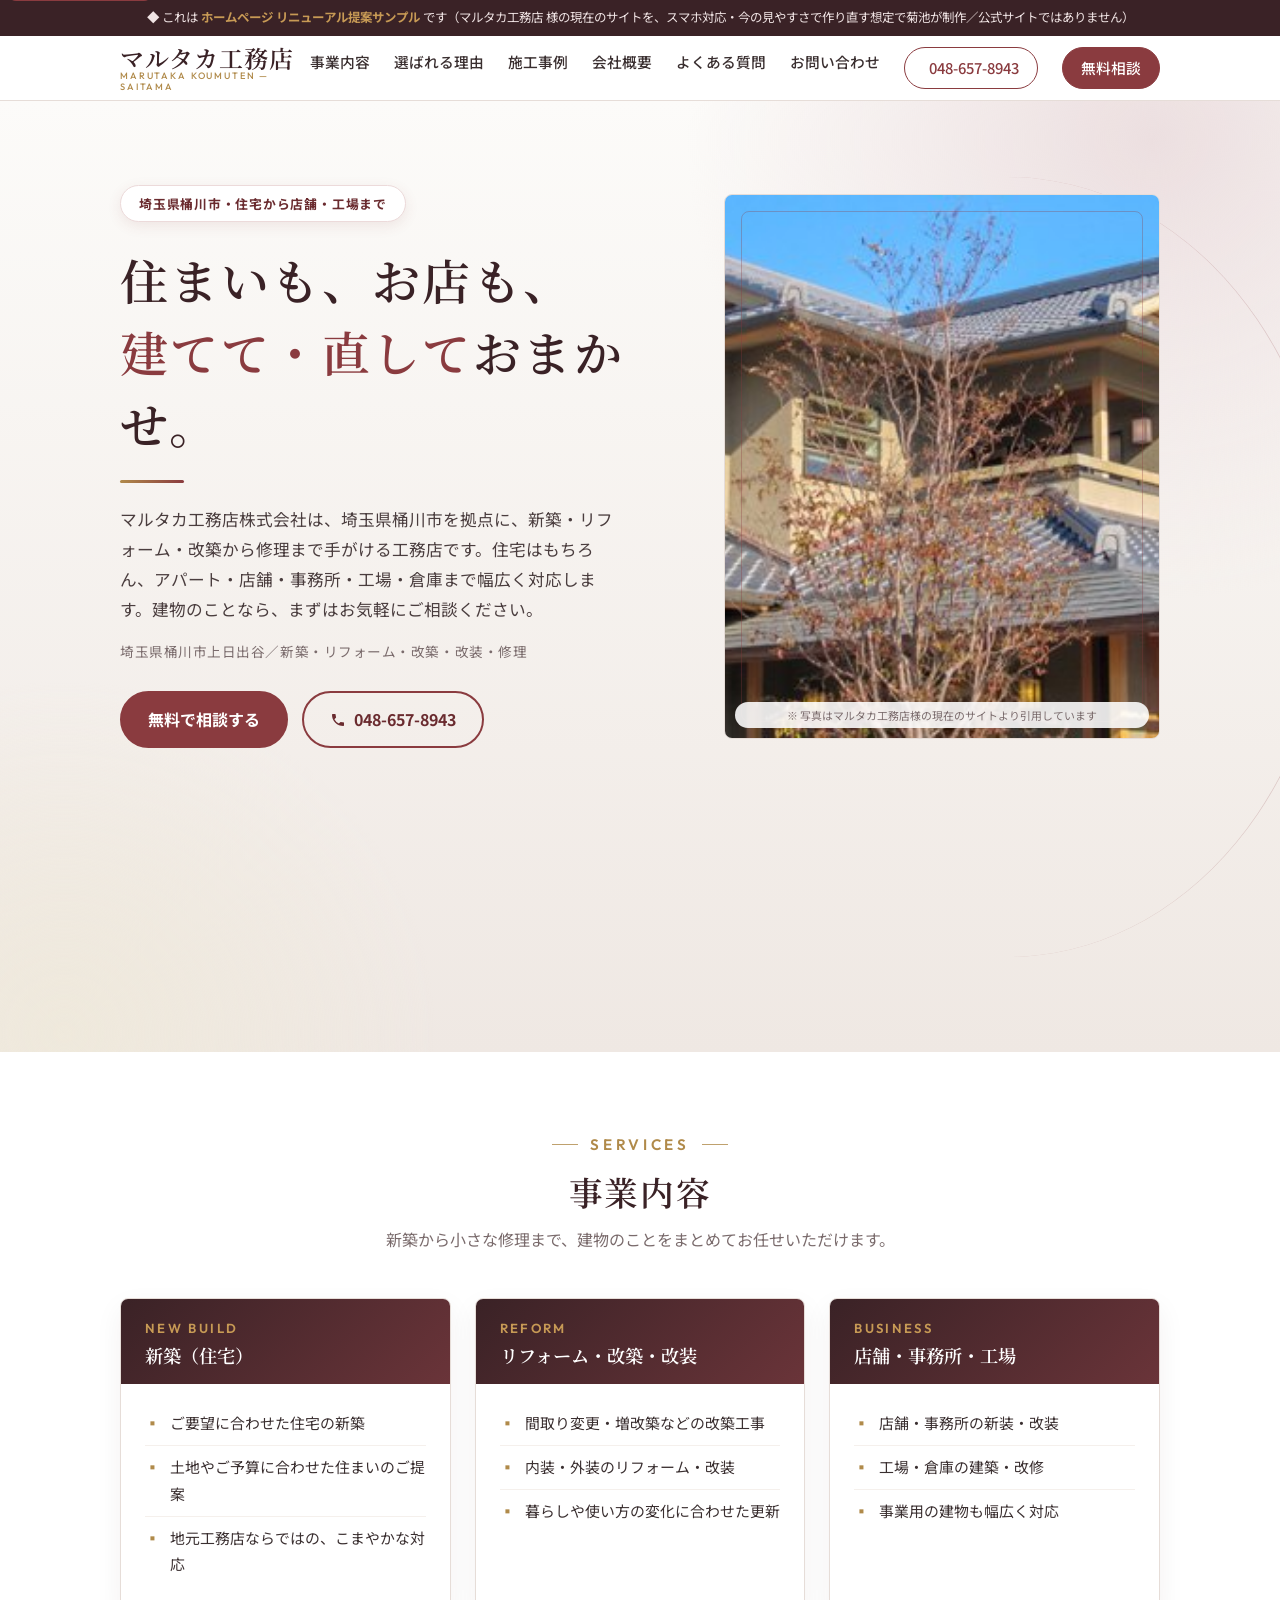
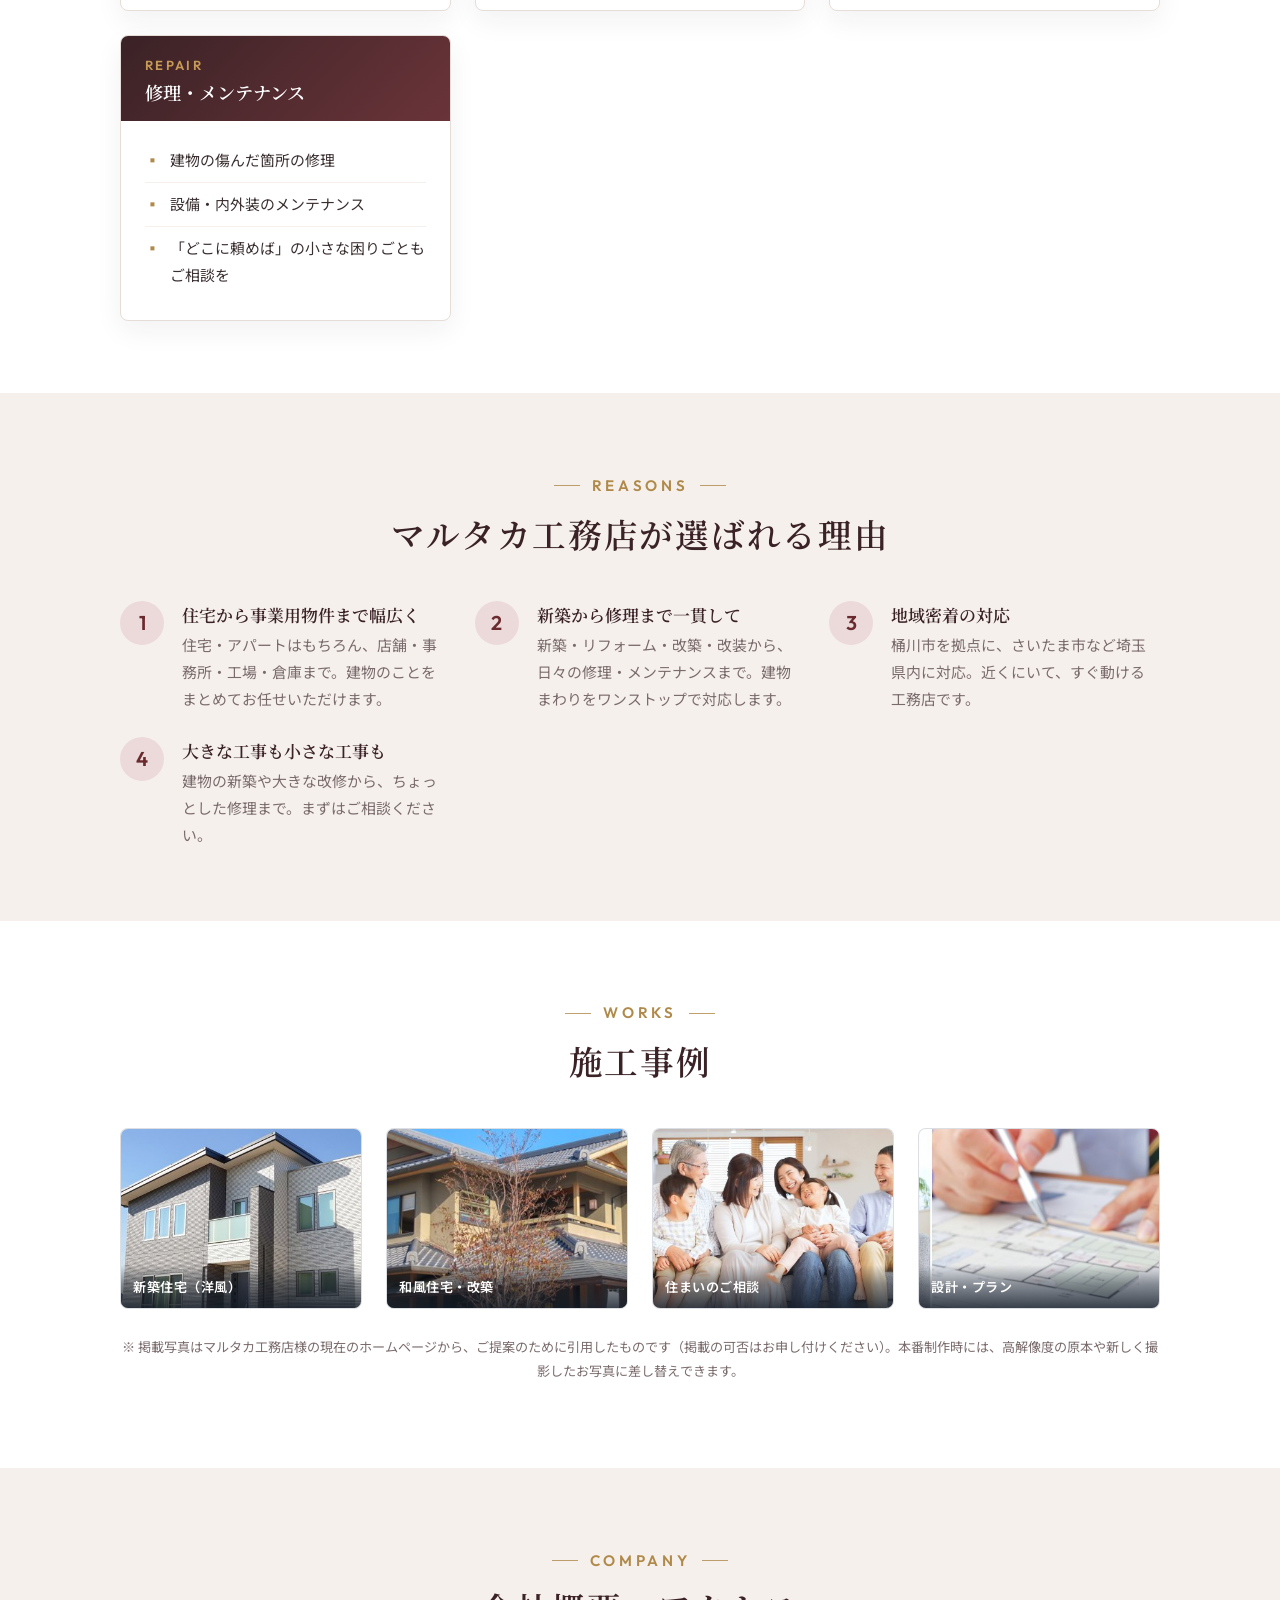
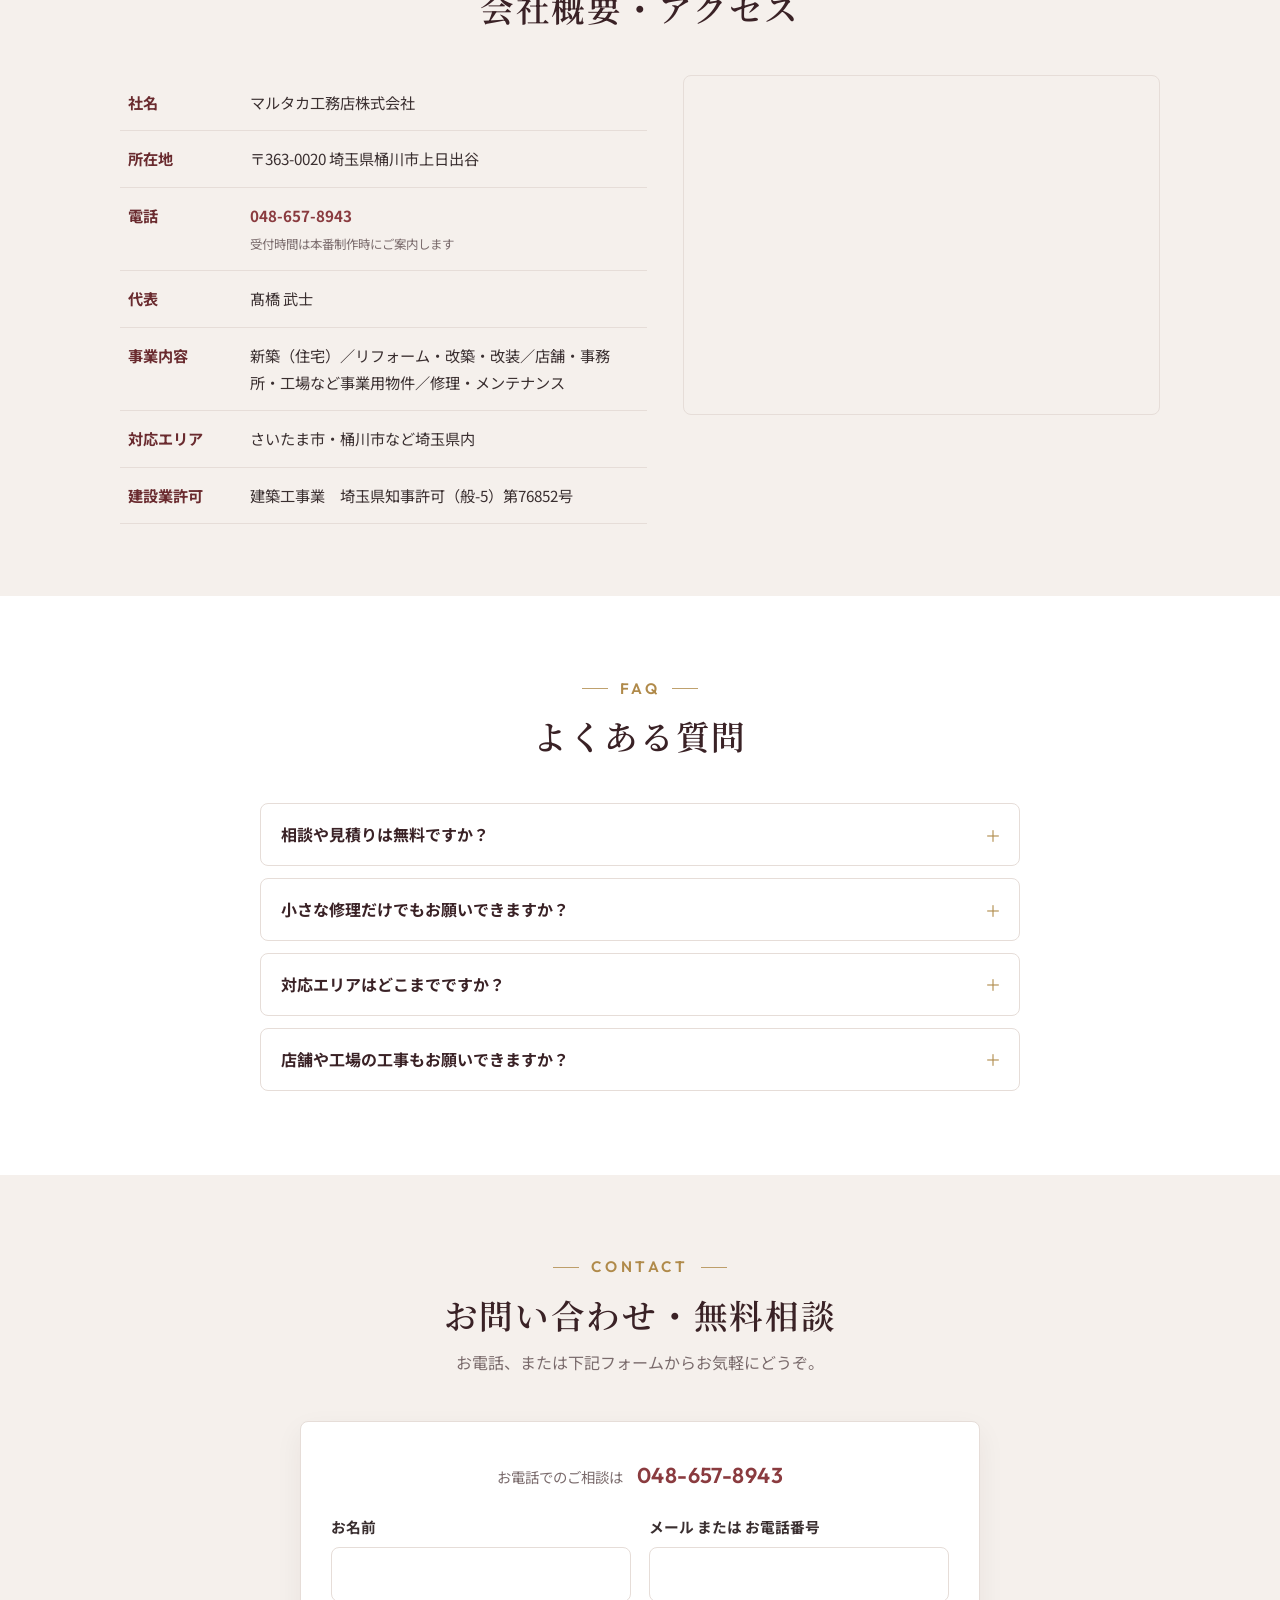
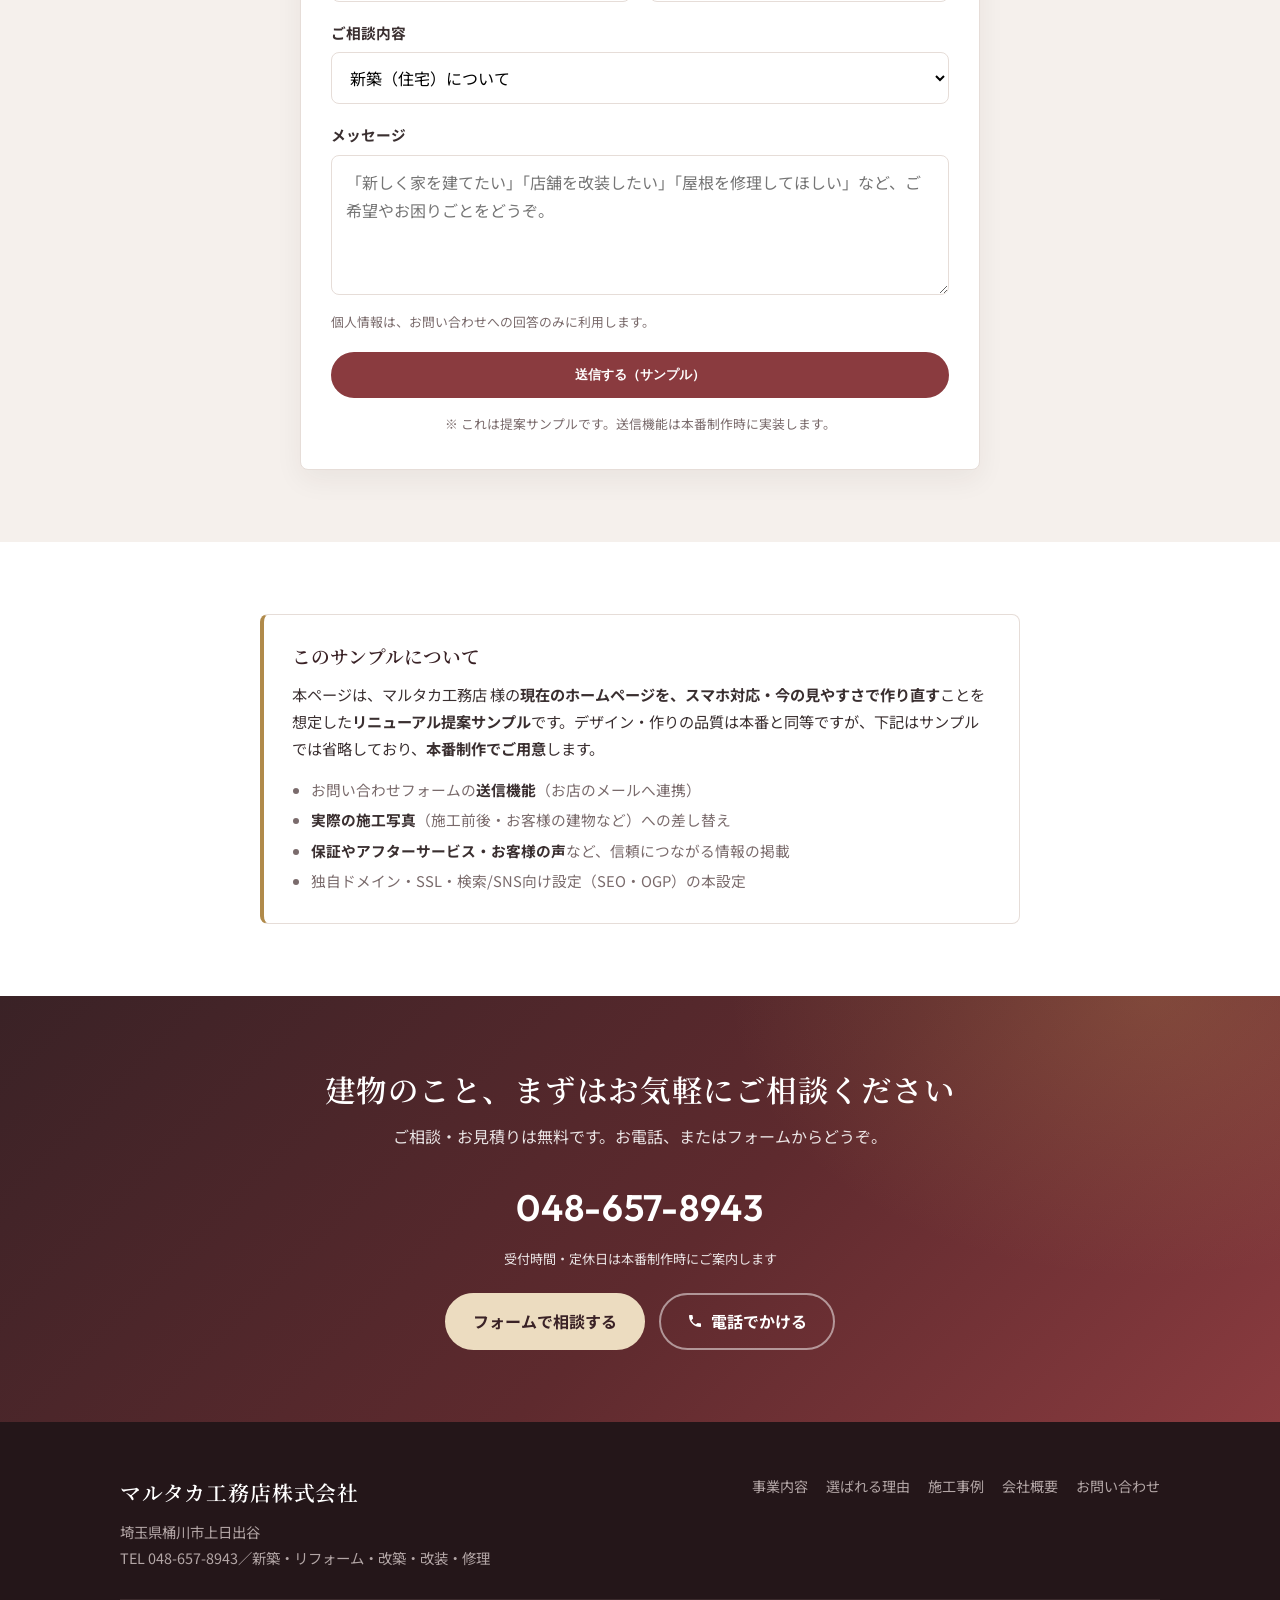
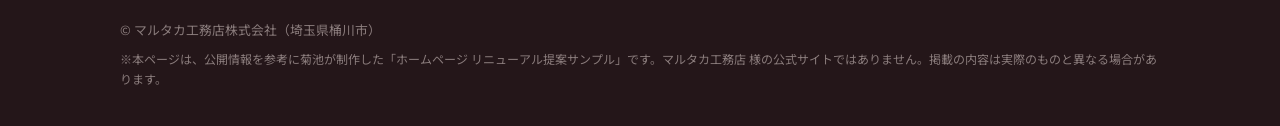
==== commit 61781b70: "現行サイトから引用した施工写真を追加（ヒーロー1枚＋施工事例4枚） - images/ に最適化して同梱（引用元＝各社の現行サイト） - photos.css を後読みで追加（base.css / t" ====
--- a/index.html
+++ b/index.html
@@ -17,12 +17,12 @@
 <meta name="twitter:image" content="https://nkikuchisg-commits.github.io/marutaka-koumuten-lp/og-image.png">
 
 <!-- Google Analytics 4 ▼ 公開前に測定IDを差し替え（営業サンプルLPのアクセス＝相手がLPを開いたかの計測用） -->
-<script async src="https://www.googletagmanager.com/gtag/js?id=G-XXXXXXXXXX"></script>
+<script async src="https://www.googletagmanager.com/gtag/js?id=G-K71XWXLZN1"></script>
 <script>
   window.dataLayer = window.dataLayer || [];
   function gtag(){dataLayer.push(arguments);}
   gtag('js', new Date());
-  gtag('config', 'G-XXXXXXXXXX');
+  gtag('config', 'G-K71XWXLZN1');
 </script>
 <!-- Google Analytics 4 ▲ -->
 
@@ -31,6 +31,7 @@
 <link href="https://fonts.googleapis.com/css2?family=Noto+Serif+JP:wght@500;600;700&family=Outfit:wght@500;600&family=Noto+Sans+JP:wght@400;500;700&display=swap" rel="stylesheet">
 <link rel="stylesheet" href="base.css">
 <link rel="stylesheet" href="theme.css">
+<link rel="stylesheet" href="photos.css">
 </head>
 <body>
 
@@ -86,9 +87,9 @@
             <a class="btn btn--outline" href="tel:0486578943"><svg aria-hidden="true"><use href="#phone"/></svg>048-657-8943</a>
           </div>
         </div>
-        <div class="hero-art reveal" role="img" aria-label="マルタカ工務店 イメージ（本番では実際の施工写真が入ります）">
-          <div class="mark"><span class="bc">マルタカ工務店</span><small>Okegawa · Saitama</small></div>
-          <div class="photo-note">※ 本番では実際の施工写真が入ります</div>
+        <div class="hero-art has-photo reveal" role="img" aria-label="マルタカ工務店の施工写真（現行サイトより引用）">
+          <img src="images/hero.jpg" alt="マルタカ工務店の施工写真（現行サイトより引用）" loading="eager" decoding="async">
+          <div class="photo-note">※ 写真はマルタカ工務店様の現在のサイトより引用しています</div>
         </div>
       </div>
       <div class="stats reveal">
@@ -176,12 +177,12 @@
         <h2>施工事例</h2>
       </div>
       <div class="grid" style="--min:210px">
-        <div class="gallery-tile reveal">新築（住宅）</div>
-        <div class="gallery-tile reveal">リフォーム・改築・改装</div>
-        <div class="gallery-tile reveal">店舗・事務所・工場</div>
-        <div class="gallery-tile reveal">修理・メンテナンス</div>
-      </div>
-      <p class="gallery-note">※ 上の枠には、本番制作時に実際の施工写真（施工前後・お客様の建物など）が入ります。</p>
+        <figure class="gallery-tile reveal"><img src="images/work1.jpg" alt="新築住宅（洋風）（マルタカ工務店様の現在のサイトより引用）" loading="lazy" decoding="async"><figcaption>新築住宅（洋風）</figcaption></figure>
+        <figure class="gallery-tile reveal"><img src="images/work2.jpg" alt="和風住宅・改築（マルタカ工務店様の現在のサイトより引用）" loading="lazy" decoding="async"><figcaption>和風住宅・改築</figcaption></figure>
+        <figure class="gallery-tile reveal"><img src="images/work3.jpg" alt="住まいのご相談（マルタカ工務店様の現在のサイトより引用）" loading="lazy" decoding="async"><figcaption>住まいのご相談</figcaption></figure>
+        <figure class="gallery-tile reveal"><img src="images/work4.jpg" alt="設計・プラン（マルタカ工務店様の現在のサイトより引用）" loading="lazy" decoding="async"><figcaption>設計・プラン</figcaption></figure>
+      </div>
+      <p class="gallery-note">※ 掲載写真はマルタカ工務店様の現在のホームページから、ご提案のために引用したものです（掲載の可否はお申し付けください）。本番制作時には、高解像度の原本や新しく撮影したお写真に差し替えできます。</p>
     </div>
   </section>
 
--- a/photos.css
+++ b/photos.css
@@ -0,0 +1,33 @@
+/* photos.css — 現行サイトから引用した写真を差し込むためのスタイル
+   base.css / theme.css は変更しない方針のため、後読みでこのファイルだけを追加する。 */
+
+/* ---- ヒーローの写真 ---- */
+.hero-art.has-photo { padding: 0; overflow: hidden; background: #eef1f5; }
+.hero-art.has-photo::before { z-index: 2; pointer-events: none; }
+.hero-art.has-photo > img {
+  position: absolute; inset: 0; width: 100%; height: 100%;
+  object-fit: cover; display: block;
+}
+.hero-art.has-photo .photo-note {
+  z-index: 3; left: 10px; right: 10px; bottom: 10px;
+  background: rgba(255, 255, 255, .88); border-radius: 999px;
+  padding: 5px 10px; font-size: .68rem; line-height: 1.5;
+}
+
+/* ---- 施工事例タイル（写真入り） ---- */
+figure.gallery-tile {
+  margin: 0; padding: 0; display: block; position: relative; overflow: hidden;
+  border-style: solid; border-color: rgba(0, 0, 0, .08); background: #eef1f5;
+}
+figure.gallery-tile img { width: 100%; height: 100%; object-fit: cover; display: block; }
+figure.gallery-tile figcaption {
+  position: absolute; left: 0; right: 0; bottom: 0; padding: 10px 12px;
+  font-size: .82rem; font-weight: 600; color: #fff; text-align: left;
+  background: linear-gradient(to top, rgba(17, 26, 38, .82), rgba(17, 26, 38, .45) 55%, rgba(17, 26, 38, 0));
+}
+@media (max-width: 480px) { figure.gallery-tile figcaption { font-size: .76rem; padding: 8px 10px; } }
+
+/* ---- ナビの折り返し防止（[[mistakes]]2026-07-13）----
+   ブランド幅＋ナビ自然幅は container(1080px) に収まるが余裕が小さく、
+   Webフォント読込前のフォールバック字形では折り返しうるため nowrap で固定する。 */
+.nav a { white-space: nowrap; }
